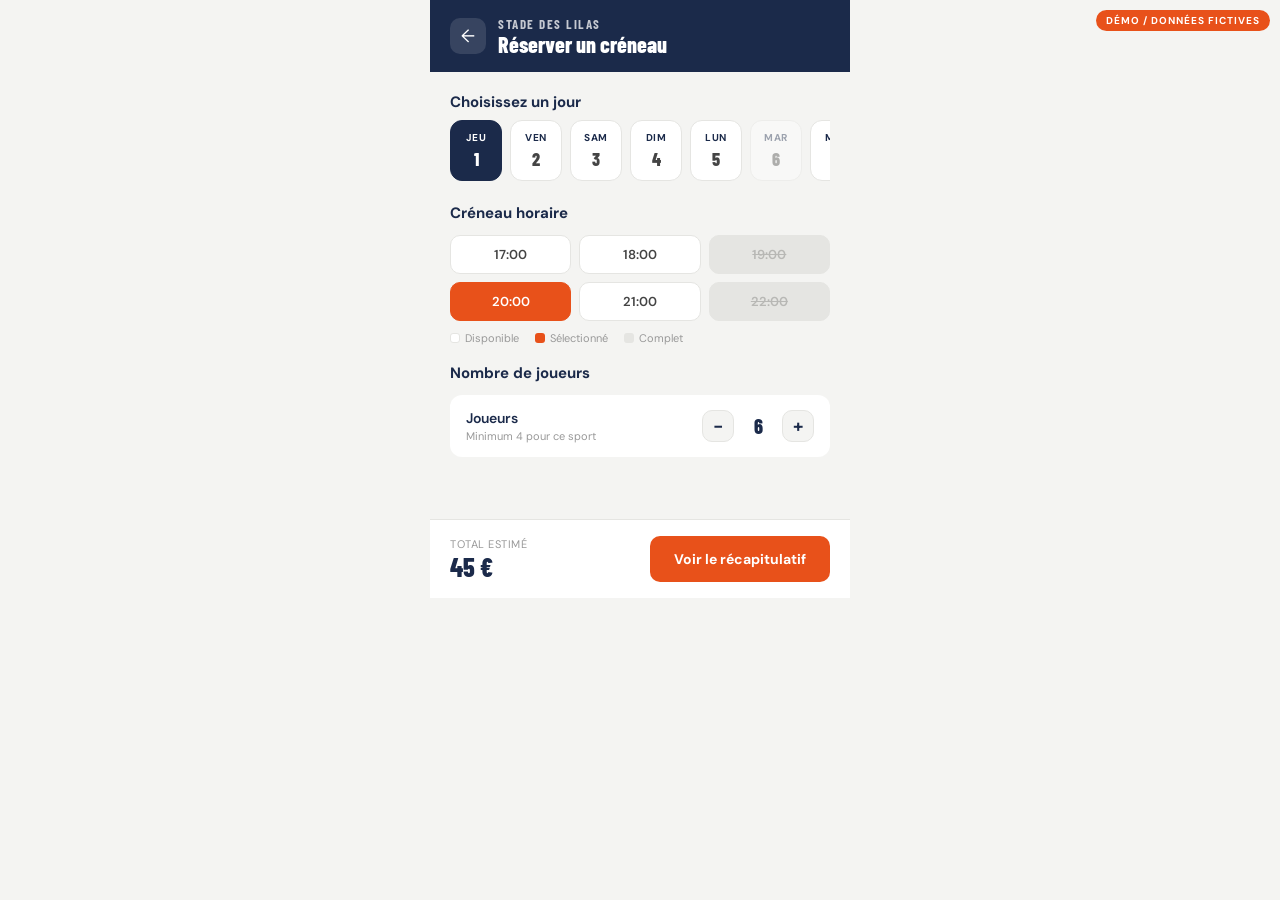
==== ecran3-reservation.html @ c383784d "Add files via upload" ====
<!DOCTYPE html>
<html lang="fr">
<head>
<meta charset="UTF-8">
<meta name="viewport" content="width=device-width, initial-scale=1.0">
<title>Réservation — TerrainLink</title>
<link rel="preconnect" href="https://fonts.googleapis.com">
<link href="https://fonts.googleapis.com/css2?family=Barlow+Condensed:wght@700;800&family=DM+Sans:wght@400;500;700&display=swap" rel="stylesheet">
<link rel="stylesheet" href="styles.css">
</head>
<body>
<div class="demo-badge">Démo / Données fictives</div>
<div class="app">

  <div class="topbar">
    <a href="ecran2-detail.html" class="back">←</a>
    <div>
      <div class="brand">Stade des Lilas</div>
      <div class="title">Réserver un créneau</div>
    </div>
  </div>

  <div class="detail-content">

    <div class="detail-section">
      <h3>Choisissez un jour</h3>
      <div class="day-row" id="day-row">
        <div class="day-pill selected" data-day="Jeu 1"><div class="dow">Jeu</div><div class="num">1</div></div>
        <div class="day-pill" data-day="Ven 2"><div class="dow">Ven</div><div class="num">2</div></div>
        <div class="day-pill" data-day="Sam 3"><div class="dow">Sam</div><div class="num">3</div></div>
        <div class="day-pill" data-day="Dim 4"><div class="dow">Dim</div><div class="num">4</div></div>
        <div class="day-pill" data-day="Lun 5"><div class="dow">Lun</div><div class="num">5</div></div>
        <div class="day-pill unavailable" data-day="Mar 6"><div class="dow">Mar</div><div class="num">6</div></div>
        <div class="day-pill" data-day="Mer 7"><div class="dow">Mer</div><div class="num">7</div></div>
      </div>
    </div>

    <div class="detail-section">
      <h3>Créneau horaire</h3>
      <div class="slot-grid" id="slot-grid">
        <div class="slot" data-slot="17:00">17:00</div>
        <div class="slot" data-slot="18:00">18:00</div>
        <div class="slot full" data-slot="19:00">19:00</div>
        <div class="slot selected" data-slot="20:00">20:00</div>
        <div class="slot" data-slot="21:00">21:00</div>
        <div class="slot full" data-slot="22:00">22:00</div>
      </div>
      <div class="slot-legend">
        <span><span class="legend-dot avail"></span>Disponible</span>
        <span><span class="legend-dot selected"></span>Sélectionné</span>
        <span><span class="legend-dot full"></span>Complet</span>
      </div>
    </div>

    <div class="detail-section">
      <h3>Nombre de joueurs</h3>
      <div class="counter-row">
        <div>
          <div class="label">Joueurs</div>
          <div class="hint">Minimum 4 pour ce sport</div>
        </div>
        <div class="counter-controls">
          <div class="counter-btn" id="dec">−</div>
          <div class="counter-value" id="count">6</div>
          <div class="counter-btn" id="inc">+</div>
        </div>
      </div>
    </div>

  </div>

  <div class="price-bar">
    <div class="price-info">
      <div class="label">Total estimé</div>
      <div class="amount" id="total-price">45 €</div>
    </div>
    <a href="ecran4-recapitulatif.html" class="btn-primary">Voir le récapitulatif</a>
  </div>

</div>

<script>
  // Day selection
  document.querySelectorAll('.day-pill').forEach(pill => {
    pill.addEventListener('click', () => {
      if (pill.classList.contains('unavailable')) return;
      document.querySelectorAll('.day-pill').forEach(p => p.classList.remove('selected'));
      pill.classList.add('selected');
    });
  });

  // Slot selection
  document.querySelectorAll('.slot').forEach(slot => {
    slot.addEventListener('click', () => {
      if (slot.classList.contains('full')) return;
      document.querySelectorAll('.slot').forEach(s => s.classList.remove('selected'));
      slot.classList.add('selected');
    });
  });

  // Player counter
  const PRICE_PER_HOUR = 45;
  let players = 6;
  const countEl = document.getElementById('count');
  const totalEl = document.getElementById('total-price');

  function updateTotal() {
    // Prix de base = location horaire, indépendant du nombre de joueurs,
    // mais affiché ici pour préparer la répartition à l'écran suivant.
    totalEl.textContent = PRICE_PER_HOUR + ' €';
  }

  document.getElementById('inc').addEventListener('click', () => {
    if (players < 14) players++;
    countEl.textContent = players;
    updateTotal();
  });
  document.getElementById('dec').addEventListener('click', () => {
    if (players > 4) players--;
    countEl.textContent = players;
    updateTotal();
  });
</script>

</body>
</html>
---- styles.css ----
:root {
  --navy: #1B2A4A;
  --orange: #E8511A;
  --bg: #F4F4F2;
  --text: #444444;
  --white: #FFFFFF;
  --green: #2E8B57;
  --grey-light: #E5E5E2;
  --grey-mid: #B8B8B5;
  --red: #D64545;
}

* { box-sizing: border-box; margin: 0; padding: 0; }

body {
  font-family: 'DM Sans', sans-serif;
  background: var(--bg);
  color: var(--text);
  -webkit-font-smoothing: antialiased;
}

.app {
  max-width: 420px;
  margin: 0 auto;
  min-height: 100vh;
  background: var(--bg);
  position: relative;
  padding-bottom: 32px;
}

h1, h2, h3, .h-display {
  font-family: 'Barlow Condensed', sans-serif;
  font-weight: 800;
  color: var(--navy);
  letter-spacing: 0.5px;
}

/* TOPBAR */
.topbar {
  background: var(--navy);
  color: var(--white);
  padding: 16px 20px;
  display: flex;
  align-items: center;
  gap: 12px;
}
.topbar .back {
  width: 36px; height: 36px;
  border-radius: 10px;
  background: rgba(255,255,255,0.12);
  display: flex; align-items: center; justify-content: center;
  text-decoration: none;
  color: var(--white);
  font-size: 18px;
  flex-shrink: 0;
}
.topbar .brand {
  font-family: 'Barlow Condensed', sans-serif;
  font-weight: 700;
  font-size: 13px;
  letter-spacing: 1.5px;
  text-transform: uppercase;
  opacity: 0.75;
}
.topbar .title {
  font-family: 'Barlow Condensed', sans-serif;
  font-weight: 800;
  font-size: 22px;
  line-height: 1.1;
}

/* HERO (screen 1) */
.hero {
  background: var(--navy);
  color: var(--white);
  padding: 28px 20px 24px;
}
.hero .brand {
  font-family: 'Barlow Condensed', sans-serif;
  font-weight: 700;
  font-size: 13px;
  letter-spacing: 2px;
  text-transform: uppercase;
  opacity: 0.7;
  margin-bottom: 10px;
}
.hero h1 {
  color: var(--white);
  font-size: 32px;
  line-height: 1.15;
  margin-bottom: 18px;
}
.search {
  background: var(--white);
  border-radius: 10px;
  padding: 13px 16px;
  display: flex;
  align-items: center;
  gap: 10px;
  color: var(--grey-mid);
  font-size: 14px;
}
.search svg { flex-shrink: 0; }

/* FILTER PILLS */
.filters {
  display: flex;
  gap: 8px;
  padding: 16px 20px;
  overflow-x: auto;
}
.pill {
  font-family: 'DM Sans', sans-serif;
  font-weight: 500;
  font-size: 13px;
  padding: 8px 16px;
  border-radius: 20px;
  background: var(--white);
  color: var(--text);
  border: 1px solid var(--grey-light);
  white-space: nowrap;
  flex-shrink: 0;
}
.pill.active {
  background: var(--orange);
  color: var(--white);
  border-color: var(--orange);
}

/* SECTION LABEL */
.section-label {
  font-size: 18px;
  margin: 4px 20px 14px;
}

/* TERRAIN CARDS LIST */
.cards {
  display: flex;
  flex-direction: column;
  gap: 12px;
  padding: 0 20px;
}
.card {
  background: var(--white);
  border-radius: 12px;
  overflow: hidden;
  text-decoration: none;
  color: var(--text);
  display: block;
  box-shadow: 0 1px 3px rgba(27,42,74,0.06);
}
.card-img {
  position: relative;
  height: 130px;
  background-size: cover;
  background-position: center;
}
.card-badge {
  position: absolute;
  top: 10px; left: 10px;
  background: var(--navy);
  color: var(--white);
  font-size: 12px;
  font-weight: 500;
  padding: 4px 10px;
  border-radius: 20px;
}
.card-price {
  position: absolute;
  bottom: 10px; right: 10px;
  background: var(--white);
  color: var(--navy);
  font-size: 13px;
  font-weight: 700;
  padding: 4px 10px;
  border-radius: 20px;
}
.card-body { padding: 12px 14px; }
.card-name {
  font-family: 'Barlow Condensed', sans-serif;
  font-weight: 700;
  font-size: 18px;
  color: var(--navy);
  margin-bottom: 4px;
}
.card-meta {
  display: flex;
  align-items: center;
  gap: 6px;
  font-size: 12px;
  color: #888;
}
.card-meta .dot { opacity: 0.4; }
.card-rating { color: var(--navy); font-weight: 600; }
.card-avail {
  margin-top: 6px;
  display: inline-block;
  font-size: 11px;
  font-weight: 600;
  color: var(--green);
  background: #E8F3EC;
  padding: 3px 9px;
  border-radius: 20px;
}

/* SCREEN 2 - TERRAIN DETAIL */
.detail-img {
  position: relative;
  height: 220px;
  background-size: cover;
  background-position: center;
}
.detail-img .back {
  position: absolute;
  top: 16px; left: 16px;
  width: 36px; height: 36px;
  border-radius: 10px;
  background: rgba(27,42,74,0.7);
  display: flex; align-items: center; justify-content: center;
  text-decoration: none;
  color: var(--white);
  font-size: 18px;
  backdrop-filter: blur(4px);
}
.detail-img .sport-badge {
  position: absolute;
  bottom: 16px; left: 16px;
  background: var(--navy);
  color: var(--white);
  font-size: 13px;
  font-weight: 500;
  padding: 5px 12px;
  border-radius: 20px;
}
.detail-content { padding: 20px; }
.detail-head {
  display: flex;
  justify-content: space-between;
  align-items: flex-start;
  margin-bottom: 6px;
}
.detail-head h1 {
  font-size: 26px;
}
.detail-price {
  text-align: right;
  flex-shrink: 0;
}
.detail-price .amount {
  font-family: 'Barlow Condensed', sans-serif;
  font-weight: 800;
  font-size: 24px;
  color: var(--orange);
  line-height: 1;
}
.detail-price .unit {
  font-size: 11px;
  color: #999;
}
.detail-meta {
  display: flex;
  align-items: center;
  gap: 6px;
  font-size: 13px;
  color: #888;
  margin-bottom: 4px;
}
.detail-meta .star { color: var(--navy); font-weight: 700; }
.detail-address {
  font-size: 13px;
  color: #888;
  margin-bottom: 18px;
}

.detail-section { margin-bottom: 18px; }
.detail-section h3 {
  font-size: 15px;
  margin-bottom: 8px;
  font-family: 'DM Sans', sans-serif;
  font-weight: 700;
  color: var(--navy);
  letter-spacing: normal;
}
.chips {
  display: flex;
  flex-wrap: wrap;
  gap: 8px;
}
.chip {
  background: var(--white);
  border: 1px solid var(--grey-light);
  border-radius: 20px;
  padding: 6px 14px;
  font-size: 12px;
  color: var(--text);
}

/* SLOT GRID (screens 2 & 3) */
.day-row {
  display: flex;
  gap: 8px;
  overflow-x: auto;
  padding-bottom: 4px;
}
.day-pill {
  flex-shrink: 0;
  width: 52px;
  text-align: center;
  background: var(--white);
  border: 1px solid var(--grey-light);
  border-radius: 12px;
  padding: 10px 6px;
  font-size: 12px;
  cursor: pointer;
}
.day-pill .dow {
  font-weight: 700;
  color: var(--navy);
  text-transform: uppercase;
  font-size: 10px;
  letter-spacing: 0.5px;
  margin-bottom: 4px;
}
.day-pill .num {
  font-family: 'Barlow Condensed', sans-serif;
  font-weight: 800;
  font-size: 18px;
  color: var(--text);
}
.day-pill.selected {
  background: var(--navy);
  border-color: var(--navy);
}
.day-pill.selected .dow,
.day-pill.selected .num {
  color: var(--white);
}
.day-pill.unavailable {
  opacity: 0.4;
}

.slot-grid {
  display: grid;
  grid-template-columns: repeat(3, 1fr);
  gap: 8px;
  margin-top: 12px;
}
.slot {
  text-align: center;
  font-size: 13px;
  font-weight: 600;
  padding: 10px 4px;
  border-radius: 10px;
  border: 1px solid var(--grey-light);
  background: var(--white);
  color: var(--text);
  cursor: pointer;
}
.slot.selected {
  background: var(--orange);
  border-color: var(--orange);
  color: var(--white);
}
.slot.full {
  background: var(--grey-light);
  color: var(--grey-mid);
  border-color: var(--grey-light);
  text-decoration: line-through;
  cursor: not-allowed;
}
.slot-legend {
  display: flex;
  gap: 16px;
  margin-top: 10px;
  font-size: 11px;
  color: #999;
}
.slot-legend span {
  display: inline-flex;
  align-items: center;
  gap: 5px;
}
.legend-dot {
  width: 10px; height: 10px;
  border-radius: 3px;
  display: inline-block;
}
.legend-dot.avail { background: var(--white); border: 1px solid var(--grey-light); }
.legend-dot.selected { background: var(--orange); }
.legend-dot.full { background: var(--grey-light); }

/* PLAYER COUNTER (screen 3) */
.counter-row {
  display: flex;
  align-items: center;
  justify-content: space-between;
  background: var(--white);
  border-radius: 12px;
  padding: 14px 16px;
  margin-top: 12px;
}
.counter-row .label {
  font-size: 14px;
  font-weight: 600;
  color: var(--navy);
}
.counter-row .hint {
  font-size: 11px;
  color: #999;
  margin-top: 2px;
}
.counter-controls {
  display: flex;
  align-items: center;
  gap: 14px;
}
.counter-btn {
  width: 32px; height: 32px;
  border-radius: 10px;
  background: var(--bg);
  border: 1px solid var(--grey-light);
  display: flex; align-items: center; justify-content: center;
  font-size: 18px;
  font-weight: 700;
  color: var(--navy);
  cursor: pointer;
}
.counter-value {
  font-family: 'Barlow Condensed', sans-serif;
  font-weight: 800;
  font-size: 20px;
  color: var(--navy);
  min-width: 20px;
  text-align: center;
}

/* PRICE BAR (sticky bottom) */
.price-bar {
  position: sticky;
  bottom: 0;
  background: var(--white);
  border-top: 1px solid var(--grey-light);
  padding: 16px 20px;
  display: flex;
  align-items: center;
  justify-content: space-between;
  gap: 16px;
  margin-top: 24px;
}
.price-bar .price-info .label {
  font-size: 11px;
  color: #999;
  text-transform: uppercase;
  letter-spacing: 0.5px;
}
.price-bar .price-info .amount {
  font-family: 'Barlow Condensed', sans-serif;
  font-weight: 800;
  font-size: 26px;
  color: var(--navy);
}
.btn-primary {
  background: var(--orange);
  color: var(--white);
  border: none;
  border-radius: 10px;
  padding: 14px 24px;
  font-family: 'DM Sans', sans-serif;
  font-weight: 700;
  font-size: 14px;
  text-decoration: none;
  display: inline-block;
  text-align: center;
  cursor: pointer;
  flex-shrink: 0;
}
.btn-block {
  display: block;
  width: 100%;
  text-align: center;
}
.btn-secondary {
  background: var(--white);
  color: var(--navy);
  border: 1px solid var(--navy);
  border-radius: 10px;
  padding: 13px 24px;
  font-family: 'DM Sans', sans-serif;
  font-weight: 700;
  font-size: 14px;
  text-decoration: none;
  display: inline-block;
  text-align: center;
  cursor: pointer;
}

/* SCREEN 4 - RECAP */
.recap-card {
  background: var(--navy);
  color: var(--white);
  border-radius: 12px;
  padding: 18px 20px;
  margin: 0 20px 16px;
}
.recap-card .sport-tag {
  display: inline-block;
  background: rgba(255,255,255,0.12);
  font-size: 11px;
  font-weight: 600;
  padding: 4px 10px;
  border-radius: 20px;
  margin-bottom: 10px;
}
.recap-card h2 {
  color: var(--white);
  font-size: 22px;
  margin-bottom: 10px;
}
.recap-row {
  display: flex;
  align-items: center;
  gap: 8px;
  font-size: 13px;
  opacity: 0.85;
  margin-bottom: 4px;
}

.cost-table {
  background: var(--white);
  border-radius: 12px;
  margin: 0 20px 16px;
  padding: 16px 18px;
}
.cost-row {
  display: flex;
  justify-content: space-between;
  font-size: 14px;
  padding: 7px 0;
  color: var(--text);
}
.cost-row.total {
  border-top: 1px solid var(--grey-light);
  margin-top: 6px;
  padding-top: 12px;
  font-weight: 800;
  font-family: 'Barlow Condensed', sans-serif;
  font-size: 18px;
  color: var(--navy);
}

.split-card {
  background: var(--white);
  border-radius: 12px;
  margin: 0 20px 16px;
  padding: 16px 18px;
}
.split-head {
  display: flex;
  justify-content: space-between;
  align-items: center;
  margin-bottom: 12px;
}
.split-head h3 {
  font-size: 15px;
  font-family: 'DM Sans', sans-serif;
  font-weight: 700;
  color: var(--navy);
}
.split-per-player {
  background: var(--bg);
  border-radius: 20px;
  padding: 4px 12px;
  font-size: 12px;
  font-weight: 700;
  color: var(--orange);
}
.player-row {
  display: flex;
  align-items: center;
  gap: 10px;
  padding: 8px 0;
  font-size: 13px;
}
.avatar {
  width: 32px; height: 32px;
  border-radius: 50%;
  background: var(--grey-light);
  display: flex; align-items: center; justify-content: center;
  font-family: 'Barlow Condensed', sans-serif;
  font-weight: 700;
  font-size: 13px;
  color: var(--navy);
  flex-shrink: 0;
}
.player-row .name { flex: 1; font-weight: 500; }
.player-row .status {
  font-size: 11px;
  font-weight: 600;
  padding: 3px 9px;
  border-radius: 20px;
}
.status.organizer { background: #E8F3EC; color: var(--green); }
.status.pending { background: #FBEAE1; color: var(--orange); }

.invite-btn {
  display: flex;
  align-items: center;
  justify-content: center;
  gap: 8px;
  width: 100%;
  background: var(--bg);
  border: 1px dashed var(--grey-mid);
  border-radius: 10px;
  padding: 12px;
  font-size: 13px;
  font-weight: 600;
  color: var(--navy);
  margin-top: 6px;
  cursor: pointer;
}

.confirm-section {
  padding: 0 20px;
}
.disclaimer {
  font-size: 11px;
  color: #999;
  text-align: center;
  margin-top: 10px;
  line-height: 1.5;
}

/* DEMO BADGE */
.demo-badge {
  position: fixed;
  top: 10px; right: 10px;
  background: var(--orange);
  color: var(--white);
  font-size: 10px;
  font-weight: 700;
  letter-spacing: 1px;
  text-transform: uppercase;
  padding: 4px 10px;
  border-radius: 20px;
  z-index: 100;
}
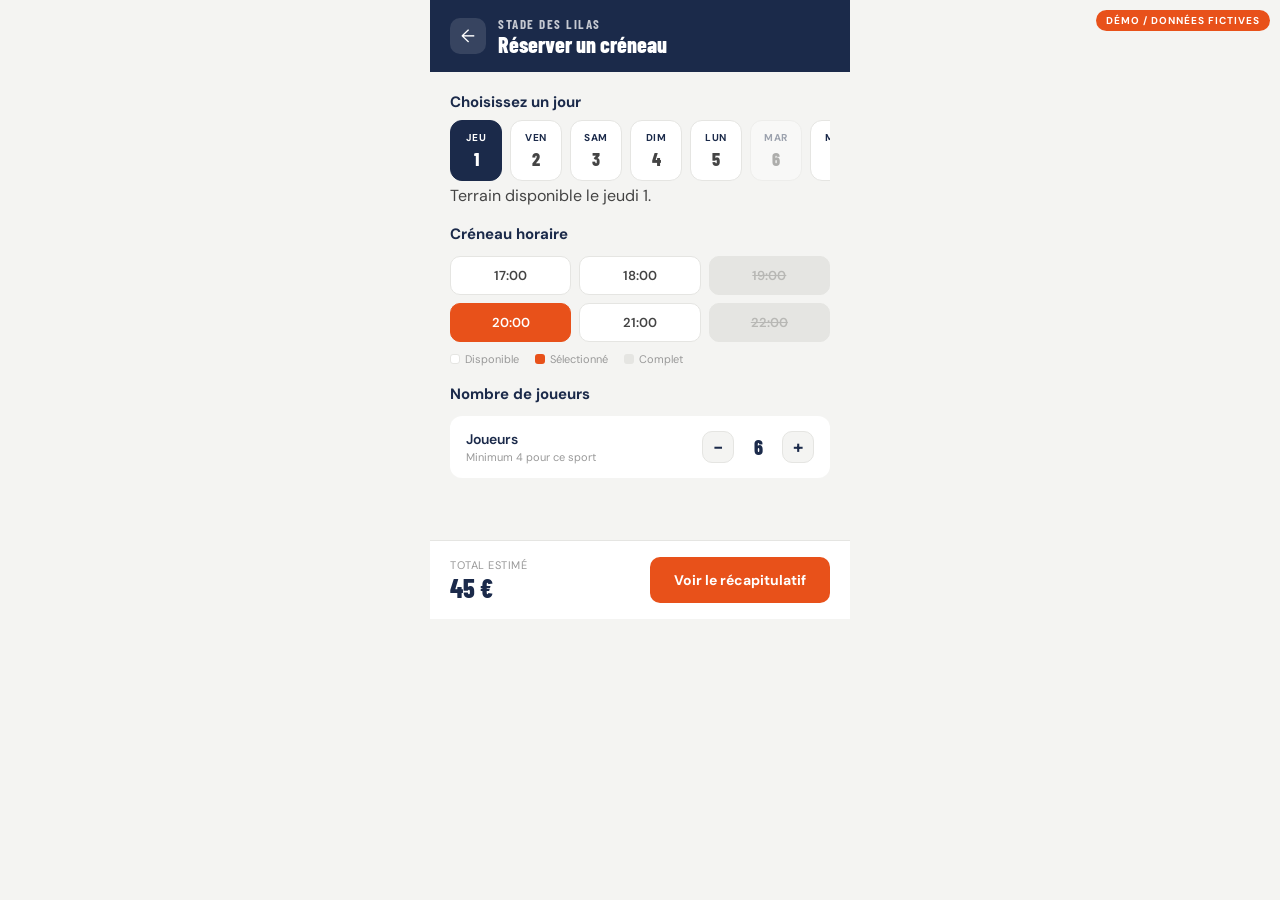
==== commit e1b5ee7f: "Update ecran3-reservation.html" ====
--- a/ecran3-reservation.html
+++ b/ecran3-reservation.html
@@ -33,6 +33,7 @@
         <div class="day-pill unavailable" data-day="Mar 6"><div class="dow">Mar</div><div class="num">6</div></div>
         <div class="day-pill" data-day="Mer 7"><div class="dow">Mer</div><div class="num">7</div></div>
       </div>
+      <div class="day-status" id="day-status-ecran3">Terrain disponible le jeudi 1.</div>
     </div>
 
     <div class="detail-section">
@@ -81,11 +82,30 @@
 
 <script>
   // Day selection
+  const DAY_NAMES_3 = {
+    "Jeu 1": "jeudi 1",
+    "Ven 2": "vendredi 2",
+    "Sam 3": "samedi 3",
+    "Dim 4": "dimanche 4",
+    "Lun 5": "lundi 5",
+    "Mar 6": "mardi 6",
+    "Mer 7": "mercredi 7"
+  };
   document.querySelectorAll('.day-pill').forEach(pill => {
     pill.addEventListener('click', () => {
-      if (pill.classList.contains('unavailable')) return;
+      const label = DAY_NAMES_3[pill.dataset.day] || pill.dataset.day;
+      const statusEl = document.getElementById('day-status-ecran3');
+
+      if (pill.classList.contains('unavailable')) {
+        statusEl.textContent = "Terrain indisponible le " + label + ". Choisissez un autre jour.";
+        statusEl.classList.add('unavailable-text');
+        return;
+      }
+
       document.querySelectorAll('.day-pill').forEach(p => p.classList.remove('selected'));
       pill.classList.add('selected');
+      statusEl.classList.remove('unavailable-text');
+      statusEl.textContent = "Terrain disponible le " + label + ".";
     });
   });
 
